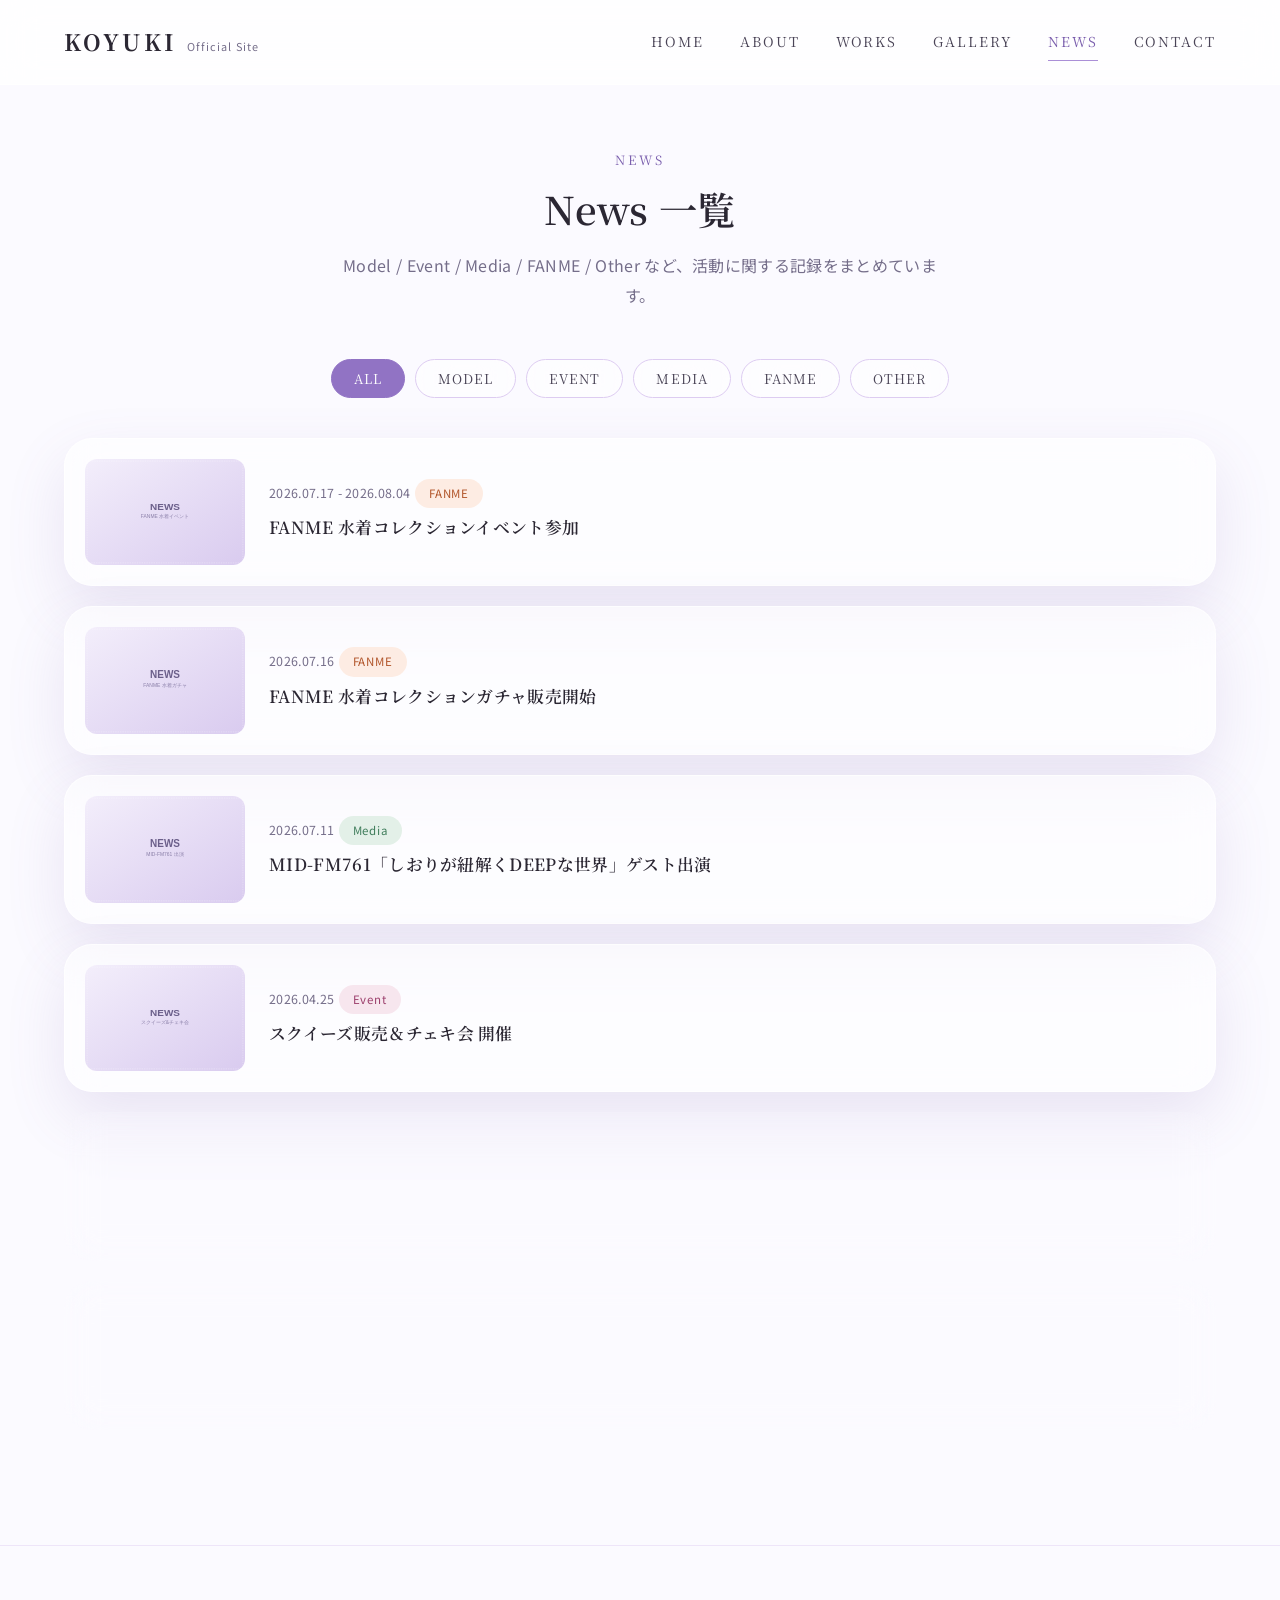
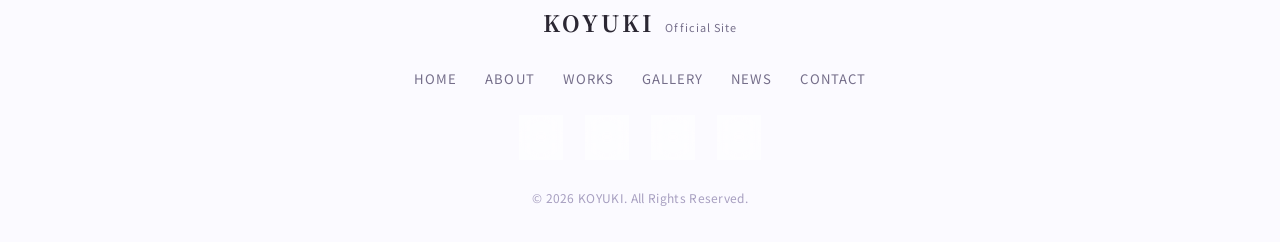
==== news.html @ f7ad757d "Replace with Koyuki official site" ====
<!DOCTYPE html>
<html lang="ja">
<head>
<meta charset="UTF-8">
<meta name="viewport" content="width=device-width, initial-scale=1.0">
<title>NEWS一覧｜KOYUKI Official Site</title>
<meta name="description" content="KOYUKIのお知らせ・活動記録の一覧です。出演情報、展示情報、メディア出演などを随時更新しています。">
<link rel="canonical" href="https://www.example.com/news.html">

<meta property="og:type" content="website">
<meta property="og:site_name" content="KOYUKI Official Site">
<meta property="og:title" content="NEWS一覧｜KOYUKI Official Site">
<meta property="og:description" content="KOYUKIのお知らせ・活動記録の一覧です。">
<meta property="og:url" content="https://www.example.com/news.html">
<meta property="og:image" content="https://www.example.com/assets/ogp-default.jpg">
<meta property="og:locale" content="ja_JP">
<meta name="twitter:card" content="summary_large_image">

<link rel="icon" type="image/png" sizes="32x32" href="assets/favicon-32.png">
<link rel="icon" type="image/png" sizes="16x16" href="assets/favicon-16.png">
<link rel="apple-touch-icon" href="assets/apple-touch-icon.png">

<link rel="preconnect" href="https://fonts.googleapis.com">
<link rel="preconnect" href="https://fonts.gstatic.com" crossorigin>
<link rel="stylesheet" href="https://fonts.googleapis.com/css2?family=Noto+Sans+JP:wght@400;500;700&family=Noto+Serif+JP:wght@500;600;700&display=swap">

<link rel="stylesheet" href="css/style.css">
</head>
<body>
<a class="skip-link" href="#main">本文へスキップ</a>

<header class="site-header">
  <div class="wrap">
    <a href="index.html#top" class="logo">
      <span class="logo-main">KOYUKI</span>
      <span class="logo-sub">Official Site</span>
    </a>
    <nav class="main-nav" id="main-nav" aria-label="サイト内ナビゲーション">
      <a href="index.html#top">HOME</a>
      <a href="index.html#about">ABOUT</a>
      <a href="index.html#works">WORKS</a>
      <a href="index.html#gallery">GALLERY</a>
      <a href="news.html" class="active">NEWS</a>
      <a href="index.html#contact">CONTACT</a>
    </nav>
    <button class="nav-toggle" id="nav-toggle" aria-label="メニューを開く" aria-expanded="false" aria-controls="main-nav">
      <span></span><span></span><span></span>
    </button>
  </div>
</header>

<main id="main">
  <section class="section" style="padding-top: 148px;">
    <div class="wrap">
      <div class="section-head center reveal">
        <span class="eyebrow">NEWS</span>
        <h1 class="section-title">News 一覧</h1>
        <p class="section-lead center">Model / Event / Media / FANME / Other など、活動に関する記録をまとめています。</p>
      </div>

      <!--
        運用メモ：カテゴリタブは固定の6つ（ALL/MODEL/EVENT/MEDIA/FANME/OTHER）です。
        新しいタグを増やしたい場合は、このタブ行と各記事のdata-category、
        style.cssの「タグ（カテゴリ）カラー」を合わせて追記してください。
      -->
      <div class="news-filter reveal" role="tablist" aria-label="カテゴリで絞り込み">
        <button type="button" class="news-filter-btn" data-filter="all" aria-pressed="true">ALL</button>
        <button type="button" class="news-filter-btn" data-filter="model" aria-pressed="false">MODEL</button>
        <button type="button" class="news-filter-btn" data-filter="event" aria-pressed="false">EVENT</button>
        <button type="button" class="news-filter-btn" data-filter="media" aria-pressed="false">MEDIA</button>
        <button type="button" class="news-filter-btn" data-filter="fanme" aria-pressed="false">FANME</button>
        <button type="button" class="news-filter-btn" data-filter="other" aria-pressed="false">OTHER</button>
      </div>

      <!--
        運用メモ：新しい記事を追加するときは news/_template.html を複製して
        news/ 配下に記事ページを作成し、このリストの一番上に .news-index-item を
        1ブロック追記してください（新しい記事が上に来るように）。
        data-category は model / event / media / fanme / other のいずれかを指定します。
      -->
      <div class="news-index-list reveal" id="news-index-list">
        <a class="glass news-index-item" data-category="fanme" href="news/2026-07-fanme-swimwear-event.html">
          <div class="thumb"><img src="assets/images/news/news-fanme-swimwear-event.svg" alt="FANME水着コレクションイベント" width="1200" height="800" loading="lazy"></div>
          <div>
            <span class="date">2026.07.17 - 2026.08.04</span>
            <span class="tag tag-fanme">FANME</span>
            <h2>FANME 水着コレクションイベント参加</h2>
          </div>
        </a>
        <a class="glass news-index-item" data-category="fanme" href="news/2026-07-fanme-swimwear-gacha.html">
          <div class="thumb"><img src="assets/images/news/news-fanme-swimwear-gacha.svg" alt="FANME水着コレクションガチャ" width="1200" height="800" loading="lazy"></div>
          <div>
            <span class="date">2026.07.16</span>
            <span class="tag tag-fanme">FANME</span>
            <h2>FANME 水着コレクションガチャ販売開始</h2>
          </div>
        </a>
        <a class="glass news-index-item" data-category="media" href="news/2026-07-mid-fm761.html">
          <div class="thumb"><img src="assets/images/news/news-mid-fm761.svg" alt="MID-FM761出演" width="1200" height="800" loading="lazy"></div>
          <div>
            <span class="date">2026.07.11</span>
            <span class="tag tag-media">Media</span>
            <h2>MID-FM761「しおりが紐解くDEEPな世界」ゲスト出演</h2>
          </div>
        </a>
        <a class="glass news-index-item" data-category="event" href="news/2026-04-squeeze-cheki.html">
          <div class="thumb"><img src="assets/images/news/news-squeeze-cheki.svg" alt="スクイーズ販売＆チェキ会" width="1200" height="800" loading="lazy"></div>
          <div>
            <span class="date">2026.04.25</span>
            <span class="tag tag-event">Event</span>
            <h2>スクイーズ販売＆チェキ会 開催</h2>
          </div>
        </a>
        <a class="glass news-index-item" data-category="model" href="news/2026-04-sakuhin-damashii.html">
          <div class="thumb"><img src="assets/images/news/news-sakuhin-damashii.svg" alt="さくひん魂展示" width="1200" height="800" loading="lazy"></div>
          <div>
            <span class="date">2026.04.17</span>
            <span class="tag tag-model">Model</span>
            <h2>展示企画「さくひん魂」展示モデル参加</h2>
          </div>
        </a>
        <a class="glass news-index-item" data-category="model" href="news/2026-04-ok-boomer.html">
          <div class="thumb"><img src="assets/images/news/news-ok-boomer.svg" alt="OK boomer展示" width="1200" height="800" loading="lazy"></div>
          <div>
            <span class="date">2026.04.06</span>
            <span class="tag tag-model">Model</span>
            <h2>展示企画「OK boomer」展示モデル参加</h2>
          </div>
        </a>
      </div>
      <p class="news-empty" id="news-empty">このカテゴリの記事はまだありません。</p>
    </div>
  </section>
</main>

<footer class="site-footer">
  <div class="wrap">
    <a href="index.html#top" class="logo">
      <span class="logo-main">KOYUKI</span>
      <span class="logo-sub">Official Site</span>
    </a>
    <nav class="footer-nav" aria-label="フッターナビゲーション">
      <a href="index.html#top">HOME</a>
      <a href="index.html#about">ABOUT</a>
      <a href="index.html#works">WORKS</a>
      <a href="index.html#gallery">GALLERY</a>
      <a href="news.html">NEWS</a>
      <a href="index.html#contact">CONTACT</a>
    </nav>
    <div class="sns-row">
      <a class="sns-icon" href="https://www.instagram.com/" target="_blank" rel="noopener noreferrer" aria-label="Instagram（別タブで開く）">
        <svg viewBox="0 0 24 24" fill="none" stroke="currentColor" stroke-width="1.6"><rect x="3" y="3" width="18" height="18" rx="5"/><circle cx="12" cy="12" r="4"/><circle cx="17.2" cy="6.8" r="1"/></svg>
      </a>
      <a class="sns-icon" href="https://www.tiktok.com/" target="_blank" rel="noopener noreferrer" aria-label="TikTok（別タブで開く）">
        <svg viewBox="0 0 24 24" fill="none" stroke="currentColor" stroke-width="1.6"><path d="M14 4v10.2a3.3 3.3 0 1 1-2.6-3.23V8.6a5.7 5.7 0 1 0 4.9 5.65V9.4a6.6 6.6 0 0 0 3.7 1.13V7.9A4 4 0 0 1 16.4 4Z"/></svg>
      </a>
      <a class="sns-icon" href="https://x.com/" target="_blank" rel="noopener noreferrer" aria-label="X（別タブで開く）">
        <svg viewBox="0 0 24 24" fill="none" stroke="currentColor" stroke-width="1.6"><path d="M5 5l14 14M19 5 5 19"/></svg>
      </a>
      <a class="sns-icon" href="https://fanme.jp/" target="_blank" rel="noopener noreferrer" aria-label="FANME（別タブで開く）">
        <span style="font-family:var(--font-serif); font-weight:700; font-size:.62rem;">FANME</span>
      </a>
    </div>
    <p class="copyright">© 2026 KOYUKI. All Rights Reserved.</p>
  </div>
</footer>

<button class="back-to-top glass" id="back-to-top" aria-label="ページの先頭へ戻る">
  <svg viewBox="0 0 24 24" fill="none" stroke="currentColor" stroke-width="2"><path d="M12 19V5M5 12l7-7 7 7"/></svg>
</button>

<script src="js/main.js"></script>
<script src="js/news-filter.js"></script>
</body>
</html>
---- css/style.css ----
/* ============================================================
   KOYUKI Official Site - stylesheet
   構成: 1) 変数(デザイントークン) 2) ベース 3) ユーティリティ
        4) ヘッダー/ナビ 5) Hero 6) About 7) Works
        8) Gallery 9) News 10) SNS 11) Contact 12) Footer
        13) レスポンシブ(タブレット/スマホ)
   配色や余白を変えたいときは、まず「1) 変数」だけ触れば
   サイト全体に反映されます。
   ============================================================ */

/* 1) 変数（デザイントークン） ------------------------------- */
:root {
  /* ベースカラー */
  --color-white: #ffffff;
  --color-bg: #fbfaff;

  /* アクセント：ラベンダー */
  --lavender-50:  #f7f3fc;
  --lavender-100: #eee5f9;
  --lavender-200: #ddccf1;
  --lavender-300: #c4aee6;
  --lavender-400: #ab8fd7;
  --lavender-500: #9173c4;
  --lavender-600: #7a5ead;
  --lavender-700: #5f4787;

  /* テキストカラー */
  --ink-900: #2b2733;
  --ink-700: #4a4457;
  --ink-500: #756e8a;
  --ink-300: #a79fc0;

  /* ガラス（Glassmorphism） */
  --glass-bg: rgba(255, 255, 255, 0.55);
  --glass-bg-strong: rgba(255, 255, 255, 0.78);
  --glass-border: rgba(255, 255, 255, 0.65);
  --glass-blur: blur(18px);

  /* 影・角丸 */
  --shadow-soft: 0 24px 60px rgba(122, 94, 173, 0.14);
  --shadow-card: 0 10px 28px rgba(90, 70, 130, 0.10);
  --radius-lg: 28px;
  --radius-md: 18px;
  --radius-sm: 12px;
  --radius-pill: 999px;

  /* タイポグラフィ */
  --font-serif: "Noto Serif JP", "Yu Mincho", serif;
  --font-sans: "Noto Sans JP", "Hiragino Sans", sans-serif;

  /* レイアウト */
  --container: 1200px;
  --section-y: clamp(64px, 9vw, 128px);
  --ease: cubic-bezier(0.22, 0.61, 0.36, 1);
  --dur: 0.6s;
}

/* タグ（カテゴリ）カラー：ここを編集するとNEWS/WORKSのバッジ色が変わります */
.tag-model      { --tag-bg: #eee5f9; --tag-fg: #6d4fa0; }
.tag-live       { --tag-bg: #e4f1f7; --tag-fg: #2f7a9c; }
.tag-other      { --tag-bg: #f3ece0; --tag-fg: #8a6a2f; }
.tag-info       { --tag-bg: #ece5f7; --tag-fg: #6b5f8a; }
.tag-event      { --tag-bg: #f7e6ee; --tag-fg: #9c3f6c; }
.tag-media      { --tag-bg: #e3f0e8; --tag-fg: #3f7d5b; }
.tag-fanme      { --tag-bg: #fdece3; --tag-fg: #b1552a; }

/* 2) ベース -------------------------------------------------- */
* { box-sizing: border-box; }
html { scroll-behavior: smooth; }

@media (prefers-reduced-motion: reduce) {
  html { scroll-behavior: auto; }
  * { animation-duration: 0.001ms !important; transition-duration: 0.001ms !important; }
}

body {
  margin: 0;
  background: var(--color-bg);
  color: var(--ink-900);
  font-family: var(--font-sans);
  font-weight: 400;
  line-height: 1.85;
  letter-spacing: 0.02em;
  -webkit-font-smoothing: antialiased;
}

h1, h2, h3, h4 {
  font-family: var(--font-serif);
  color: var(--ink-900);
  line-height: 1.4;
  margin: 0;
  font-weight: 600;
}

p { margin: 0; }
img { max-width: 100%; display: block; }
a { color: inherit; text-decoration: none; }
button { font-family: inherit; cursor: pointer; }
ul, ol { list-style: none; margin: 0; padding: 0; }

/* キーボード操作時のフォーカスを明確に（アクセシビリティ） */
a:focus-visible,
button:focus-visible,
input:focus-visible,
textarea:focus-visible {
  outline: 3px solid var(--lavender-500);
  outline-offset: 2px;
  border-radius: 4px;
}

.skip-link {
  position: absolute;
  left: -9999px;
  top: 0;
  background: var(--lavender-600);
  color: #fff;
  padding: 12px 20px;
  z-index: 1000;
  border-radius: 0 0 8px 0;
}
.skip-link:focus {
  left: 0;
}

/* 3) ユーティリティ ------------------------------------------- */
.wrap {
  width: 100%;
  max-width: var(--container);
  margin: 0 auto;
  padding: 0 24px;
}

.section { padding: var(--section-y) 0; }

.eyebrow {
  display: block;
  font-family: var(--font-serif);
  letter-spacing: 0.24em;
  font-size: 0.8rem;
  color: var(--lavender-600);
  margin-bottom: 10px;
}

.section-head { margin-bottom: 48px; }
.section-head.center { text-align: center; }

.section-title {
  font-size: clamp(1.7rem, 3vw, 2.4rem);
}

.section-lead {
  margin-top: 16px;
  color: var(--ink-500);
  max-width: 620px;
}
.section-lead.center { margin-left: auto; margin-right: auto; }

/* ガラスカードの共通スタイル */
.glass {
  background: var(--glass-bg);
  backdrop-filter: var(--glass-blur);
  -webkit-backdrop-filter: var(--glass-blur);
  border: 1px solid var(--glass-border);
  border-radius: var(--radius-lg);
  box-shadow: var(--shadow-soft);
}

.btn {
  display: inline-flex;
  align-items: center;
  gap: 10px;
  padding: 15px 30px;
  border-radius: var(--radius-pill);
  font-family: var(--font-serif);
  font-size: 0.95rem;
  letter-spacing: 0.12em;
  border: 1px solid var(--lavender-300);
  background: var(--glass-bg-strong);
  backdrop-filter: var(--glass-blur);
  transition: transform var(--dur) var(--ease), box-shadow var(--dur) var(--ease), background var(--dur) var(--ease);
}
.btn:hover { transform: translateY(-2px); box-shadow: var(--shadow-card); background: #fff; }
.btn-arrow { transition: transform 0.3s var(--ease); }
.btn:hover .btn-arrow { transform: translateX(4px); }

.btn-solid {
  background: var(--lavender-500);
  color: #fff;
  border-color: var(--lavender-500);
}
.btn-solid:hover { background: var(--lavender-600); }

.tag {
  display: inline-block;
  padding: 4px 14px;
  font-size: 0.72rem;
  letter-spacing: 0.08em;
  border-radius: var(--radius-pill);
  background: var(--tag-bg, var(--lavender-100));
  color: var(--tag-fg, var(--lavender-600));
  white-space: nowrap;
}

/* スクロール表示アニメーション（main.jsでin付与） */
.reveal {
  opacity: 0;
  transform: translateY(24px);
  transition: opacity 0.8s var(--ease), transform 0.8s var(--ease);
}
.reveal.in { opacity: 1; transform: translateY(0); }

/* 4) ヘッダー / ナビ ------------------------------------------ */
.site-header {
  position: fixed;
  top: 0; left: 0; right: 0;
  z-index: 100;
  background: var(--glass-bg-strong);
  backdrop-filter: var(--glass-blur);
  -webkit-backdrop-filter: var(--glass-blur);
  border-bottom: 1px solid var(--glass-border);
  transition: box-shadow 0.3s var(--ease);
}

.site-header .wrap {
  display: flex;
  align-items: center;
  justify-content: space-between;
  height: 84px;
}

.logo {
  display: flex;
  align-items: baseline;
  gap: 10px;
  font-family: var(--font-serif);
}
.logo .logo-main {
  font-size: 1.4rem;
  letter-spacing: 0.14em;
  font-weight: 700;
  color: var(--ink-900);
}
.logo .logo-sub {
  font-size: 0.68rem;
  letter-spacing: 0.1em;
  color: var(--ink-500);
  font-family: var(--font-sans);
}

.main-nav {
  display: flex;
  align-items: center;
  gap: 36px;
}
.main-nav a {
  font-family: var(--font-serif);
  font-size: 0.86rem;
  letter-spacing: 0.14em;
  color: var(--ink-700);
  padding: 6px 0;
  border-bottom: 1px solid transparent;
  transition: color 0.3s var(--ease), border-color 0.3s var(--ease);
}
.main-nav a:hover,
.main-nav a.active { color: var(--lavender-600); border-color: var(--lavender-400); }

.nav-toggle {
  display: none;
  width: 46px;
  height: 46px;
  border-radius: 50%;
  border: 1px solid var(--glass-border);
  background: var(--lavender-100);
  align-items: center;
  justify-content: center;
  flex-direction: column;
  gap: 5px;
}
.nav-toggle span {
  display: block;
  width: 18px;
  height: 2px;
  background: var(--lavender-600);
  transition: transform 0.3s var(--ease), opacity 0.3s var(--ease);
}
.nav-toggle[aria-expanded="true"] span:nth-child(1) { transform: translateY(7px) rotate(45deg); }
.nav-toggle[aria-expanded="true"] span:nth-child(2) { opacity: 0; }
.nav-toggle[aria-expanded="true"] span:nth-child(3) { transform: translateY(-7px) rotate(-45deg); }

/* 5) Hero ------------------------------------------------------ */
.hero {
  position: relative;
  padding-top: 84px;
  min-height: 100svh;
  display: flex;
  align-items: center;
  overflow: hidden;
}

.hero-bg {
  position: absolute;
  inset: 0;
  z-index: -1;
}
.hero-bg img {
  width: 100%;
  height: 100%;
  object-fit: cover;
  object-position: 55% 18%;
}
.hero-bg::after {
  content: "";
  position: absolute;
  inset: 0;
  background: linear-gradient(100deg, #fff 20%, rgba(255,255,255,0.55) 45%, rgba(255,255,255,0.05) 70%);
}

/* テキストとNEWSカードは両方とも左側にまとめて縦に並べ、
   右側は写真（被写体）の邪魔をしないよう完全に空けています。
   これにより画面幅が変わっても被写体と要素が重なることがありません。 */
.hero-inner {
  display: flex;
  flex-direction: column;
  align-items: flex-start;
  padding-top: 60px;
  padding-bottom: 60px;
  width: 100%;
  max-width: 620px;
  min-width: 0; /* .heroがflexのため、内容量に押されて幅がはみ出すのを防ぐ */
}

.hero-copy .kicker {
  font-family: var(--font-serif);
  font-size: 0.95rem;
  color: var(--lavender-600);
  letter-spacing: 0.3em;
  margin-bottom: 18px;
}

.hero-copy h1 {
  font-size: clamp(3.2rem, 8vw, 6rem);
  letter-spacing: 0.06em;
  line-height: 1;
}

.hero-copy .role {
  margin-top: 22px;
  font-family: var(--font-serif);
  font-size: clamp(1.3rem, 2.4vw, 1.8rem);
  color: var(--lavender-500);
  font-style: italic;
}

.hero-copy .roles-sub {
  margin-top: 10px;
  font-size: 1rem;
  color: var(--ink-700);
  letter-spacing: 0.08em;
}

.hero-copy .btn { margin-top: 40px; }

/* テキストの下に並ぶNEWSカード（左寄せ） */
/* 写真が明るい/白っぽい場合でもカードの輪郭が沈まないよう、
   .glass より不透明度と縁取りを強めた専用スタイルにしています。
   記事が増えてもHeroの高さが変わらないよう、一覧は内部だけ縦スクロールにしています。 */
.hero-news-card {
  display: flex;
  flex-direction: column;
  width: 100%;
  max-width: 460px;
  margin-top: 40px;
  padding: 28px 24px 24px 28px;
  background: var(--glass-bg-strong);
  border: 1px solid rgba(171, 143, 215, 0.4);
  box-shadow: 0 30px 70px rgba(122, 94, 173, 0.22);
}
.hero-news-card h2 {
  font-size: 1.3rem;
  letter-spacing: 0.1em;
  padding-bottom: 16px;
  margin-bottom: 4px;
  border-bottom: 1px solid var(--glass-border);
}

/* 縦スクロールする記事一覧（表示領域の高さは固定） */
.hero-news-list {
  display: block;
  max-height: 258px;
  overflow-y: auto;
  overflow-x: hidden;
  /* スクロールバーは細く、サイトのラベンダーに馴染む色に */
  scrollbar-width: thin;
  scrollbar-color: var(--lavender-300) transparent;
}
.hero-news-list::-webkit-scrollbar { width: 5px; }
.hero-news-list::-webkit-scrollbar-track { background: transparent; }
.hero-news-list::-webkit-scrollbar-thumb { background: var(--lavender-300); border-radius: var(--radius-pill); }
.hero-news-list::-webkit-scrollbar-thumb:hover { background: var(--lavender-400); }
.hero-news-list:focus-visible { outline: 2px solid var(--lavender-400); outline-offset: 4px; }

.hero-news-list li {
  padding: 14px 4px;
  border-bottom: 1px dashed rgba(122, 94, 173, 0.2);
}
.hero-news-list li:first-child { padding-top: 2px; }
.hero-news-list li:last-child { border-bottom: none; }
.hero-news-list .date { font-size: 0.72rem; color: var(--ink-500); letter-spacing: 0.04em; }
.hero-news-list .tag { margin-left: 6px; }
.hero-news-list .title {
  display: -webkit-box;
  -webkit-line-clamp: 2;
  -webkit-box-orient: vertical;
  overflow: hidden;
  margin-top: 8px;
  font-size: 0.86rem;
  color: var(--ink-900);
  line-height: 1.55;
  transition: color 0.3s var(--ease);
}
.hero-news-list a:hover .title { color: var(--lavender-600); }

.hero-news-card .view-all {
  display: inline-flex;
  align-items: center;
  gap: 6px;
  align-self: flex-end;
  margin-top: 16px;
  font-size: 0.8rem;
  letter-spacing: 0.1em;
  color: var(--lavender-600);
}

/* 6) About ------------------------------------------------------ */
.about-grid {
  display: grid;
  grid-template-columns: 0.85fr 1.15fr;
  gap: 64px;
  align-items: center;
}

.about-photo {
  border-radius: var(--radius-lg);
  overflow: hidden;
  box-shadow: var(--shadow-soft);
  aspect-ratio: 4 / 5;
}
.about-photo img { width: 100%; height: 100%; object-fit: cover; }

.about-body .eyebrow { margin-bottom: 6px; }
.about-body h2 { margin-bottom: 24px; }
.about-body .lead {
  font-size: 1.02rem;
  color: var(--ink-700);
  white-space: pre-line;
}

.about-meta {
  display: flex;
  gap: 40px;
  margin-top: 36px;
  flex-wrap: wrap;
}
.about-meta div { font-size: 0.85rem; color: var(--ink-500); }
.about-meta strong {
  display: block;
  font-family: var(--font-serif);
  font-size: 1rem;
  color: var(--ink-900);
  margin-bottom: 4px;
}

/* 7) Works ------------------------------------------------------- */
.works-categories {
  display: flex;
  justify-content: center;
  gap: 64px;
  margin-bottom: 64px;
  flex-wrap: wrap;
}
.works-category {
  display: flex;
  align-items: center;
  gap: 14px;
}
.works-category .icon {
  width: 52px;
  height: 52px;
  border-radius: 50%;
  border: 1px solid var(--lavender-200);
  background: var(--lavender-50);
  display: flex;
  align-items: center;
  justify-content: center;
  color: var(--lavender-600);
}
.works-category .icon svg { width: 22px; height: 22px; }
.works-category .label {
  font-family: var(--font-serif);
  font-size: 1.05rem;
}
.works-category .label span {
  display: block;
  font-family: var(--font-sans);
  font-size: 0.75rem;
  color: var(--ink-500);
  margin-top: 2px;
}

/* 年表（タイムライン） */
.timeline {
  position: relative;
  max-width: 780px;
  margin: 0 auto;
  padding-left: 28px;
  border-left: 1px solid var(--lavender-200);
}
.timeline-year {
  font-family: var(--font-serif);
  font-size: 1.6rem;
  color: var(--lavender-500);
  margin: 48px 0 20px;
  position: relative;
}
.timeline-year:first-child { margin-top: 0; }
.timeline-year::before {
  content: "";
  position: absolute;
  left: -33px;
  top: 8px;
  width: 10px;
  height: 10px;
  border-radius: 50%;
  background: var(--lavender-500);
}

.timeline-item {
  position: relative;
  padding: 18px 22px;
  margin-bottom: 14px;
  border-radius: var(--radius-md);
}
.timeline-item::before {
  content: "";
  position: absolute;
  left: -34px;
  top: 26px;
  width: 8px;
  height: 8px;
  border-radius: 50%;
  background: var(--lavender-300);
}
.timeline-item .when {
  font-size: 0.78rem;
  color: var(--ink-500);
  letter-spacing: 0.06em;
}
.timeline-item h3 {
  font-size: 1.02rem;
  margin: 6px 0 8px;
  display: flex;
  align-items: center;
  gap: 10px;
  flex-wrap: wrap;
}
.timeline-item p { color: var(--ink-500); font-size: 0.92rem; }

/* 8) Gallery ------------------------------------------------------ */
/* ファッション誌のようなMasonry（高さがバラバラの段組み）レイアウト。
   写真ごとの縦横比をそのまま活かして段組みに流し込むことで、
   自然に大小のリズムが生まれます。 */
#gallery { position: relative; overflow: hidden; }

/* 背景の淡いラベンダーのぼかし（装飾のみ・クリック等には影響しません） */
#gallery::before,
#gallery::after {
  content: "";
  position: absolute;
  z-index: 0;
  border-radius: 50%;
  filter: blur(70px);
  pointer-events: none;
}
#gallery::before {
  width: 420px;
  height: 420px;
  top: -60px;
  left: -120px;
  background: radial-gradient(circle, var(--lavender-200) 0%, transparent 70%);
  opacity: 0.55;
}
#gallery::after {
  width: 460px;
  height: 460px;
  bottom: -100px;
  right: -140px;
  background: radial-gradient(circle, var(--lavender-300) 0%, transparent 70%);
  opacity: 0.4;
}
#gallery .wrap { position: relative; z-index: 1; }

.gallery-grid {
  column-count: 4;
  column-gap: 28px;
}
.gallery-item {
  position: relative;
  display: block;
  break-inside: avoid;
  margin: 0 0 28px;
  border-radius: var(--radius-lg);
  overflow: hidden;
  background: var(--glass-bg);
  border: 1px solid rgba(255, 255, 255, 0.6);
  box-shadow: 0 18px 40px rgba(122, 94, 173, 0.14);
  transition: transform 0.8s var(--ease), box-shadow 0.8s var(--ease);
}
.gallery-item:hover {
  transform: translateY(-3px) scale(1.025);
  box-shadow: 0 26px 55px rgba(122, 94, 173, 0.22);
  z-index: 2;
}
.gallery-item button {
  display: block;
  width: 100%;
  border: 0;
  background: transparent;
  padding: 0;
  cursor: zoom-in;
}
.gallery-item img {
  width: 100%;
  height: auto;
  display: block;
}

/* Lightbox */
.lightbox {
  position: fixed;
  inset: 0;
  z-index: 300;
  display: none;
  align-items: center;
  justify-content: center;
  background: rgba(30, 24, 40, 0.82);
  backdrop-filter: blur(6px);
  padding: 24px;
}
.lightbox.open { display: flex; }
.lightbox img {
  max-width: min(90vw, 900px);
  max-height: 86vh;
  border-radius: var(--radius-md);
  box-shadow: 0 30px 80px rgba(0,0,0,0.4);
}
.lightbox-close,
.lightbox-prev,
.lightbox-next {
  position: absolute;
  width: 48px;
  height: 48px;
  border-radius: 50%;
  background: rgba(255,255,255,0.9);
  border: 0;
  display: flex;
  align-items: center;
  justify-content: center;
  color: var(--ink-900);
}
.lightbox-close { top: 24px; right: 24px; }
.lightbox-prev { left: 24px; top: 50%; transform: translateY(-50%); }
.lightbox-next { right: 24px; top: 50%; transform: translateY(-50%); }
.lightbox-close:hover,
.lightbox-prev:hover,
.lightbox-next:hover { background: #fff; }

/* 9) News（一覧ページ） --------------------------------------- */

/* カテゴリ絞り込みタブ */
.news-filter {
  display: flex;
  flex-wrap: wrap;
  justify-content: center;
  gap: 10px;
  margin-bottom: 40px;
}
.news-filter-btn {
  padding: 9px 22px;
  border-radius: var(--radius-pill);
  border: 1px solid var(--lavender-200);
  background: var(--glass-bg);
  backdrop-filter: var(--glass-blur);
  font-family: var(--font-serif);
  font-size: 0.82rem;
  letter-spacing: 0.08em;
  color: var(--ink-700);
  transition: background var(--dur) var(--ease), color var(--dur) var(--ease), border-color var(--dur) var(--ease);
}
.news-filter-btn:hover { border-color: var(--lavender-400); color: var(--lavender-600); }
.news-filter-btn[aria-pressed="true"] {
  background: var(--lavender-500);
  border-color: var(--lavender-500);
  color: #fff;
}

.news-index-list { display: flex; flex-direction: column; gap: 20px; }
.news-index-item {
  display: grid;
  grid-template-columns: 160px 1fr;
  gap: 24px;
  padding: 20px;
  align-items: center;
}
.news-index-item.is-hidden { display: none; }
.news-index-item .thumb { border-radius: var(--radius-sm); overflow: hidden; aspect-ratio: 3/2; }
.news-index-item .thumb img { width: 100%; height: 100%; object-fit: cover; }
.news-index-item h2 { font-size: 1.05rem; margin: 8px 0; }
.news-index-item .date { font-size: 0.78rem; color: var(--ink-500); }

.news-empty {
  text-align: center;
  color: var(--ink-500);
  padding: 40px 0;
  display: none;
}
.news-empty.show { display: block; }

/* NEWS詳細ページ */
.article-header { max-width: 760px; margin: 0 auto 32px; text-align: center; }
.article-header .date { color: var(--ink-500); font-size: 0.85rem; }
.article-header h1 { margin-top: 14px; font-size: clamp(1.5rem, 3vw, 2rem); }
.article-thumb {
  max-width: 900px;
  margin: 0 auto 40px;
  border-radius: var(--radius-lg);
  overflow: hidden;
  box-shadow: var(--shadow-soft);
}
.article-body {
  max-width: 700px;
  margin: 0 auto;
  color: var(--ink-700);
  font-size: 1rem;
}
.article-body p + p { margin-top: 1.4em; }
.article-nav {
  max-width: 700px;
  margin: 56px auto 0;
  display: flex;
  justify-content: space-between;
  padding-top: 28px;
  border-top: 1px solid var(--lavender-100);
}

/* 10) SNS ------------------------------------------------------- */
.sns-row {
  display: flex;
  justify-content: center;
  gap: 22px;
}
.sns-icon {
  width: 58px;
  height: 58px;
  border-radius: 50%;
  display: flex;
  align-items: center;
  justify-content: center;
  border: 1px solid var(--lavender-200);
  background: var(--glass-bg);
  backdrop-filter: var(--glass-blur);
  color: var(--lavender-600);
  transition: transform var(--dur) var(--ease), background var(--dur) var(--ease), color var(--dur) var(--ease);
}
.sns-icon svg { width: 24px; height: 24px; }
.sns-icon:hover { transform: translateY(-4px) scale(1.05); background: var(--lavender-500); color: #fff; }

/* 11) Contact ----------------------------------------------------- */
.contact-card {
  max-width: 720px;
  margin: 0 auto;
  padding: 48px;
}
.form-row { margin-bottom: 22px; }
.form-row label {
  display: block;
  font-size: 0.85rem;
  color: var(--ink-700);
  margin-bottom: 8px;
  letter-spacing: 0.04em;
}
.form-row .required { color: var(--lavender-600); font-size: 0.7rem; margin-left: 6px; }
.form-row input,
.form-row select,
.form-row textarea {
  width: 100%;
  padding: 14px 16px;
  border-radius: var(--radius-sm);
  border: 1px solid var(--lavender-200);
  background: rgba(255,255,255,0.7);
  font-family: var(--font-sans);
  font-size: 0.95rem;
  color: var(--ink-900);
  transition: border-color 0.3s var(--ease), box-shadow 0.3s var(--ease);
}
.form-row input:focus,
.form-row select:focus,
.form-row textarea:focus {
  border-color: var(--lavender-400);
  box-shadow: 0 0 0 4px rgba(171,143,215,0.18);
  outline: none;
}
.form-row textarea { min-height: 160px; resize: vertical; }

/* ハニーポット（スパム対策用）は画面・スクリーンリーダー双方から隠す */
.hp-field {
  position: absolute !important;
  width: 1px; height: 1px;
  overflow: hidden;
  clip: rect(0 0 0 0);
  clip-path: inset(50%);
  white-space: nowrap;
}

.form-submit {
  width: 100%;
  justify-content: center;
  border: none;
}

.form-note {
  margin-top: 16px;
  font-size: 0.78rem;
  color: var(--ink-500);
  text-align: center;
}

.form-status {
  margin-top: 20px;
  padding: 16px 20px;
  border-radius: var(--radius-sm);
  font-size: 0.9rem;
  display: none;
}
.form-status.show { display: block; }
.form-status.success { background: #eaf6ee; color: #2f7a4a; }
.form-status.error { background: #fbeaea; color: #a63a3a; }

/* 12) Footer -------------------------------------------------------- */
.site-footer {
  padding: 56px 0 32px;
  border-top: 1px solid var(--lavender-100);
  text-align: center;
}
.site-footer .logo { justify-content: center; margin-bottom: 24px; }
.footer-nav {
  display: flex;
  justify-content: center;
  gap: 28px;
  flex-wrap: wrap;
  margin-bottom: 24px;
}
.footer-nav a { font-size: 0.82rem; letter-spacing: 0.08em; color: var(--ink-500); }
.footer-nav a:hover { color: var(--lavender-600); }
.site-footer .sns-row { margin-bottom: 28px; }
.site-footer .sns-icon { width: 44px; height: 44px; }
.site-footer .sns-icon svg { width: 18px; height: 18px; }
.copyright { font-size: 0.75rem; color: var(--ink-300); }

.back-to-top {
  position: fixed;
  right: 24px;
  bottom: 24px;
  width: 48px;
  height: 48px;
  border-radius: 50%;
  z-index: 90;
  display: flex;
  align-items: center;
  justify-content: center;
  opacity: 0;
  pointer-events: none;
  transform: translateY(10px);
  transition: opacity 0.3s var(--ease), transform 0.3s var(--ease);
}
.back-to-top.show { opacity: 1; pointer-events: auto; transform: translateY(0); }
.back-to-top svg { width: 18px; height: 18px; color: var(--lavender-600); }

/* 13) レスポンシブ ---------------------------------------------------- */
@media (max-width: 1080px) {
  .about-grid { grid-template-columns: 1fr; }
  .about-photo { max-width: 420px; margin: 0 auto; }
  .gallery-grid { column-count: 3; }
}

@media (max-width: 860px) {
  .main-nav {
    position: fixed;
    top: 84px;
    left: 0; right: 0;
    flex-direction: column;
    align-items: flex-start;
    gap: 0;
    background: var(--glass-bg-strong);
    backdrop-filter: var(--glass-blur);
    border-bottom: 1px solid var(--glass-border);
    max-height: 0;
    overflow: hidden;
    transition: max-height 0.4s var(--ease);
  }
  .main-nav.open { max-height: 420px; }
  .main-nav a { width: 100%; padding: 18px 24px; border-bottom: 1px solid var(--lavender-50); }
  .nav-toggle { display: flex; }

  .works-categories { gap: 32px; }
  .timeline { padding-left: 22px; }
  .gallery-grid { column-count: 2; column-gap: 18px; }
  .gallery-item { margin-bottom: 18px; }
  .news-index-item { grid-template-columns: 110px 1fr; padding: 14px; }
  .contact-card { padding: 32px 24px; }
}

@media (max-width: 560px) {
  .wrap { padding: 0 18px; }
  .hero-copy h1 { font-size: 3rem; }
  .hero-news-card { padding: 20px; }
  .about-meta { gap: 24px; }
  .gallery-grid { column-gap: 12px; }
  .gallery-item { margin-bottom: 12px; border-radius: var(--radius-md); }
  .lightbox-prev, .lightbox-next { width: 40px; height: 40px; }
}
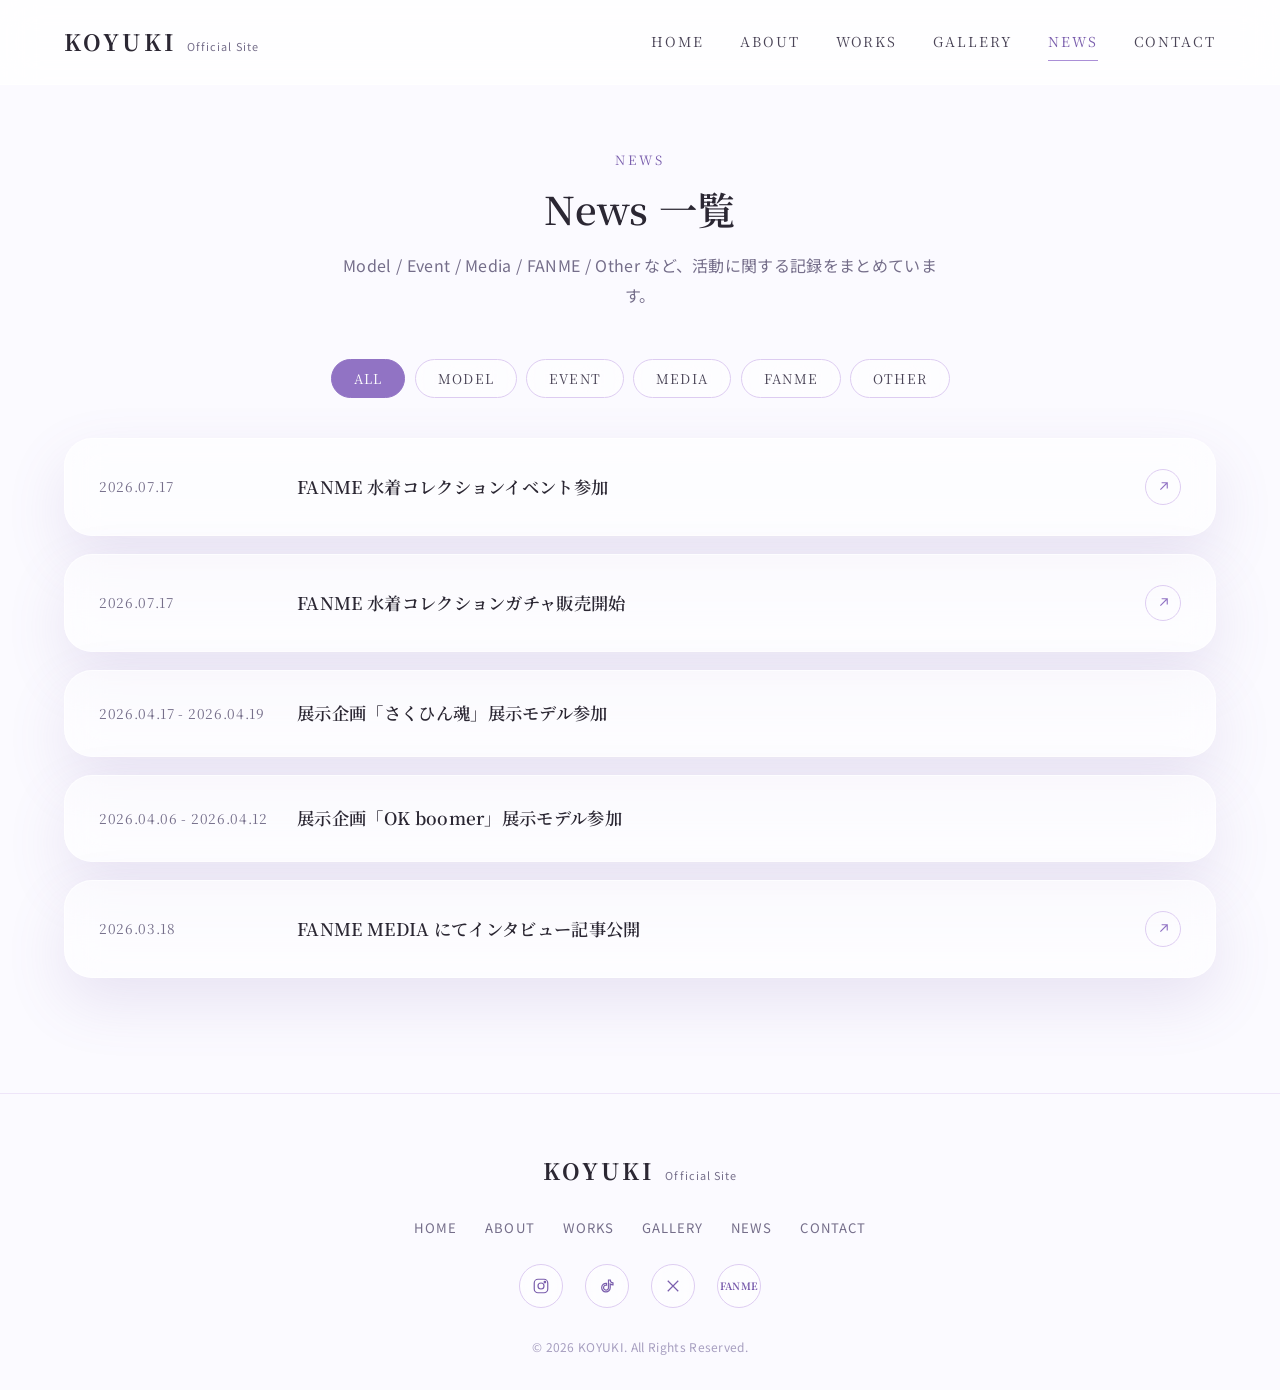
==== commit aac167cb: "Enable Netlify Forms" ====
--- a/news.html
+++ b/news.html
@@ -73,59 +73,45 @@
       </div>
 
       <!--
-        運用メモ：新しい記事を追加するときは news/_template.html を複製して
-        news/ 配下に記事ページを作成し、このリストの一番上に .news-index-item を
-        1ブロック追記してください（新しい記事が上に来るように）。
-        data-category は model / event / media / fanme / other のいずれかを指定します。
+        運用メモ：
+        ・新しい記事を追加するときは news/_template.html を複製して news/ 配下に記事ページを作成し、
+          このリストの一番上に .news-index-item を1ブロック追記してください（新しい記事が上に来るように）。
+        ・data-category は model / event / media / fanme / other のいずれかを指定します（絞り込みタブ用。画面には表示されません）。
+        ・すべての記事はクリックすると対応する news/xxxx.html の詳細ページに遷移します。
+        ・記事に外部サイト（FANMEなど）へのリンクがある場合は、詳細ページ側の本文末尾に
+          .article-link（外部リンクボタン）を入れてください。その場合、この一覧側の
+          <span class="news-link-indicator">（外部リンクありアイコン）も付けて「リンクあり」が分かるようにします。
+        ・外部リンクが無い記事は news-link-indicator を付けないでください。
       -->
       <div class="news-index-list reveal" id="news-index-list">
         <a class="glass news-index-item" data-category="fanme" href="news/2026-07-fanme-swimwear-event.html">
-          <div class="thumb"><img src="assets/images/news/news-fanme-swimwear-event.svg" alt="FANME水着コレクションイベント" width="1200" height="800" loading="lazy"></div>
-          <div>
-            <span class="date">2026.07.17 - 2026.08.04</span>
-            <span class="tag tag-fanme">FANME</span>
-            <h2>FANME 水着コレクションイベント参加</h2>
-          </div>
+          <span class="date">2026.07.17</span>
+          <h2>FANME 水着コレクションイベント参加</h2>
+          <span class="news-link-indicator" aria-hidden="true">
+            <svg viewBox="0 0 24 24" fill="none" stroke="currentColor" stroke-width="1.8"><path d="M9 6h9v9M18 6 7 17"/></svg>
+          </span>
         </a>
         <a class="glass news-index-item" data-category="fanme" href="news/2026-07-fanme-swimwear-gacha.html">
-          <div class="thumb"><img src="assets/images/news/news-fanme-swimwear-gacha.svg" alt="FANME水着コレクションガチャ" width="1200" height="800" loading="lazy"></div>
-          <div>
-            <span class="date">2026.07.16</span>
-            <span class="tag tag-fanme">FANME</span>
-            <h2>FANME 水着コレクションガチャ販売開始</h2>
-          </div>
-        </a>
-        <a class="glass news-index-item" data-category="media" href="news/2026-07-mid-fm761.html">
-          <div class="thumb"><img src="assets/images/news/news-mid-fm761.svg" alt="MID-FM761出演" width="1200" height="800" loading="lazy"></div>
-          <div>
-            <span class="date">2026.07.11</span>
-            <span class="tag tag-media">Media</span>
-            <h2>MID-FM761「しおりが紐解くDEEPな世界」ゲスト出演</h2>
-          </div>
-        </a>
-        <a class="glass news-index-item" data-category="event" href="news/2026-04-squeeze-cheki.html">
-          <div class="thumb"><img src="assets/images/news/news-squeeze-cheki.svg" alt="スクイーズ販売＆チェキ会" width="1200" height="800" loading="lazy"></div>
-          <div>
-            <span class="date">2026.04.25</span>
-            <span class="tag tag-event">Event</span>
-            <h2>スクイーズ販売＆チェキ会 開催</h2>
-          </div>
+          <span class="date">2026.07.17</span>
+          <h2>FANME 水着コレクションガチャ販売開始</h2>
+          <span class="news-link-indicator" aria-hidden="true">
+            <svg viewBox="0 0 24 24" fill="none" stroke="currentColor" stroke-width="1.8"><path d="M9 6h9v9M18 6 7 17"/></svg>
+          </span>
         </a>
         <a class="glass news-index-item" data-category="model" href="news/2026-04-sakuhin-damashii.html">
-          <div class="thumb"><img src="assets/images/news/news-sakuhin-damashii.svg" alt="さくひん魂展示" width="1200" height="800" loading="lazy"></div>
-          <div>
-            <span class="date">2026.04.17</span>
-            <span class="tag tag-model">Model</span>
-            <h2>展示企画「さくひん魂」展示モデル参加</h2>
-          </div>
+          <span class="date">2026.04.17 - 2026.04.19</span>
+          <h2>展示企画「さくひん魂」展示モデル参加</h2>
         </a>
         <a class="glass news-index-item" data-category="model" href="news/2026-04-ok-boomer.html">
-          <div class="thumb"><img src="assets/images/news/news-ok-boomer.svg" alt="OK boomer展示" width="1200" height="800" loading="lazy"></div>
-          <div>
-            <span class="date">2026.04.06</span>
-            <span class="tag tag-model">Model</span>
-            <h2>展示企画「OK boomer」展示モデル参加</h2>
-          </div>
+          <span class="date">2026.04.06 - 2026.04.12</span>
+          <h2>展示企画「OK boomer」展示モデル参加</h2>
+        </a>
+        <a class="glass news-index-item" data-category="fanme" href="news/2026-03-fanme-media-interview.html">
+          <span class="date">2026.03.18</span>
+          <h2>FANME MEDIA にてインタビュー記事公開</h2>
+          <span class="news-link-indicator" aria-hidden="true">
+            <svg viewBox="0 0 24 24" fill="none" stroke="currentColor" stroke-width="1.8"><path d="M9 6h9v9M18 6 7 17"/></svg>
+          </span>
         </a>
       </div>
       <p class="news-empty" id="news-empty">このカテゴリの記事はまだありません。</p>
--- a/css/style.css
+++ b/css/style.css
@@ -123,6 +123,19 @@
 }
 
 /* 3) ユーティリティ ------------------------------------------- */
+/* 画面には表示せず、スクリーンリーダーにだけ伝える文言用 */
+.visually-hidden {
+  position: absolute;
+  width: 1px;
+  height: 1px;
+  padding: 0;
+  margin: -1px;
+  overflow: hidden;
+  clip: rect(0, 0, 0, 0);
+  white-space: nowrap;
+  border: 0;
+}
+
 .wrap {
   width: 100%;
   max-width: var(--container);
@@ -507,6 +520,54 @@
   margin-top: 2px;
 }
 
+/* 年代タブ（活動経歴はこの年タブで切り替える） */
+.year-tabs-wrap { display: flex; justify-content: center; }
+.year-tabs {
+  display: flex;
+  gap: 10px;
+  flex-wrap: nowrap;
+  overflow-x: auto;
+  max-width: 100%;
+  padding: 4px 4px 12px;
+  margin-bottom: 8px;
+  scrollbar-width: none;
+  -webkit-overflow-scrolling: touch;
+}
+.year-tabs::-webkit-scrollbar { display: none; }
+
+.year-tab {
+  flex: 0 0 auto;
+  padding: 10px 26px;
+  border-radius: var(--radius-pill);
+  border: 1px solid var(--lavender-200);
+  background: var(--glass-bg);
+  backdrop-filter: var(--glass-blur);
+  font-family: var(--font-serif);
+  font-size: 1rem;
+  letter-spacing: 0.06em;
+  color: var(--ink-500);
+  transition: background var(--dur) var(--ease), color var(--dur) var(--ease), border-color var(--dur) var(--ease);
+}
+.year-tab:hover { border-color: var(--lavender-400); color: var(--lavender-600); }
+.year-tab[aria-selected="true"] {
+  background: var(--lavender-100);
+  border-color: var(--lavender-300);
+  color: var(--lavender-700);
+}
+.year-tab:focus-visible {
+  outline: 2px solid var(--lavender-400);
+  outline-offset: 2px;
+}
+
+/* 年ごとの経歴パネル：選択中の1年分だけを表示し、フェードで切り替える */
+.year-panels { position: relative; }
+.year-panel[hidden] { display: none; }
+.year-panel {
+  opacity: 0;
+  transition: opacity 0.22s var(--ease);
+}
+.year-panel.is-active { opacity: 1; }
+
 /* 年表（タイムライン） */
 .timeline {
   position: relative;
@@ -514,24 +575,6 @@
   margin: 0 auto;
   padding-left: 28px;
   border-left: 1px solid var(--lavender-200);
-}
-.timeline-year {
-  font-family: var(--font-serif);
-  font-size: 1.6rem;
-  color: var(--lavender-500);
-  margin: 48px 0 20px;
-  position: relative;
-}
-.timeline-year:first-child { margin-top: 0; }
-.timeline-year::before {
-  content: "";
-  position: absolute;
-  left: -33px;
-  top: 8px;
-  width: 10px;
-  height: 10px;
-  border-radius: 50%;
-  background: var(--lavender-500);
 }
 
 .timeline-item {
@@ -566,10 +609,16 @@
 .timeline-item p { color: var(--ink-500); font-size: 0.92rem; }
 
 /* 8) Gallery ------------------------------------------------------ */
-/* ファッション誌のようなMasonry（高さがバラバラの段組み）レイアウト。
-   写真ごとの縦横比をそのまま活かして段組みに流し込むことで、
-   自然に大小のリズムが生まれます。 */
-#gallery { position: relative; overflow: hidden; }
+/* 雑誌のように大小が混ざる横スクロール型のカルーセル。
+   写真ごとに縦長/正方形/横長の枠を割り当て、object-fit: cover で
+   きれいにトリミングしながらリズムのある並びを作ります。
+   自動再生・無限ループ・ドラッグ操作は js/gallery.js が担当します。 */
+#gallery {
+  position: relative;
+  overflow: hidden;
+  --gallery-card-h: 400px;
+  --gallery-gap: 26px;
+}
 
 /* 背景の淡いラベンダーのぼかし（装飾のみ・クリック等には影響しません） */
 #gallery::before,
@@ -599,30 +648,74 @@
 }
 #gallery .wrap { position: relative; z-index: 1; }
 
+.section-subtitle-en {
+  display: block;
+  margin-top: 4px;
+  font-family: var(--font-serif);
+  font-style: italic;
+  font-size: 0.86rem;
+  letter-spacing: 0.14em;
+  color: var(--ink-300);
+}
+
+/* 横スクロールの器。.wrapと左端を揃えつつ、右側は画面外へ流れ出させることで
+   「次の写真が少し見える」状態を作ります（右側に余分な余白は付けません）。 */
+.gallery-viewport {
+  position: relative;
+  z-index: 1;
+  width: 100%;
+  overflow-x: auto;
+  overflow-y: hidden;
+  -webkit-overflow-scrolling: touch;
+  scroll-snap-type: x proximity;
+  overscroll-behavior-x: contain;
+  cursor: grab;
+  padding: 6px max(24px, calc((100vw - var(--container)) / 2 + 24px)) 6px
+           max(24px, calc((100vw - var(--container)) / 2 + 24px));
+  scrollbar-width: none;
+  /* スクロール中に写真が毎フレーム再ラスタライズされてブレて見えるのを防ぐ
+     （スクロールが起きることを先にブラウザへ伝えておき、専用レイヤーを用意させる） */
+  will-change: scroll-position;
+}
+.gallery-viewport::-webkit-scrollbar { display: none; }
+.gallery-viewport.is-dragging {
+  cursor: grabbing;
+  scroll-snap-type: none;
+  scroll-behavior: auto;
+}
+
 .gallery-grid {
-  column-count: 4;
-  column-gap: 28px;
-}
+  display: flex;
+  align-items: center;
+  gap: var(--gallery-gap);
+  width: max-content;
+}
+
 .gallery-item {
   position: relative;
-  display: block;
-  break-inside: avoid;
-  margin: 0 0 28px;
+  flex: 0 0 auto;
+  height: var(--gallery-card-h);
   border-radius: var(--radius-lg);
   overflow: hidden;
   background: var(--glass-bg);
   border: 1px solid rgba(255, 255, 255, 0.6);
   box-shadow: 0 18px 40px rgba(122, 94, 173, 0.14);
-  transition: transform 0.8s var(--ease), box-shadow 0.8s var(--ease);
-}
+  scroll-snap-align: start;
+  transition: transform 0.5s var(--ease), box-shadow 0.5s var(--ease);
+}
+.gallery-item--tall   { aspect-ratio: 2 / 3; }
+.gallery-item--square { aspect-ratio: 1 / 1; }
+.gallery-item--wide   { aspect-ratio: 4 / 3; }
+
 .gallery-item:hover {
-  transform: translateY(-3px) scale(1.025);
+  transform: translateY(-4px);
   box-shadow: 0 26px 55px rgba(122, 94, 173, 0.22);
   z-index: 2;
 }
 .gallery-item button {
   display: block;
   width: 100%;
+  height: 100%;
   border: 0;
   background: transparent;
   padding: 0;
@@ -630,9 +723,19 @@
 }
 .gallery-item img {
   width: 100%;
-  height: auto;
+  height: 100%;
+  object-fit: cover;
+  object-position: center 25%;
   display: block;
-}
+  -webkit-user-drag: none;
+  user-select: none;
+  /* 角丸クリップ＋横スクロールの組み合わせで、スクロール中に画像がブレて
+     見えることがあるため、画像を独立したGPUレイヤーに昇格させて滑らかにする */
+  transform: translateZ(0);
+  backface-visibility: hidden;
+}
+/* ドラッグ中はテキスト選択やゴースト画像を防ぐ */
+.gallery-viewport.is-dragging .gallery-item img { pointer-events: none; }
 
 /* Lightbox */
 .lightbox {
@@ -703,19 +806,66 @@
   color: #fff;
 }
 
-.news-index-list { display: flex; flex-direction: column; gap: 20px; }
+/* 画像を持たない、テキストのみのシンプルな一覧行 */
+.news-index-list { display: flex; flex-direction: column; gap: 18px; }
 .news-index-item {
   display: grid;
-  grid-template-columns: 160px 1fr;
-  gap: 24px;
-  padding: 20px;
-  align-items: center;
+  grid-template-columns: 170px 1fr auto;
+  align-items: center;
+  gap: 20px 28px;
+  padding: 30px 34px;
+  transition: background var(--dur) var(--ease), border-color var(--dur) var(--ease), box-shadow var(--dur) var(--ease);
 }
 .news-index-item.is-hidden { display: none; }
-.news-index-item .thumb { border-radius: var(--radius-sm); overflow: hidden; aspect-ratio: 3/2; }
-.news-index-item .thumb img { width: 100%; height: 100%; object-fit: cover; }
-.news-index-item h2 { font-size: 1.05rem; margin: 8px 0; }
-.news-index-item .date { font-size: 0.78rem; color: var(--ink-500); }
+.news-index-item .date {
+  font-family: var(--font-serif);
+  font-size: 0.85rem;
+  letter-spacing: 0.05em;
+  color: var(--ink-500);
+}
+.news-index-item h2 {
+  font-size: 1.08rem;
+  margin: 0;
+  transition: color var(--dur) var(--ease);
+}
+
+/* リンクがある記事：カード全体がクリック可能。ホバー/フォーカスでタイトルが淡いラベンダーに */
+a.news-index-item:hover,
+a.news-index-item:focus-visible {
+  border-color: var(--lavender-300);
+  box-shadow: var(--shadow-card);
+}
+a.news-index-item:hover h2,
+a.news-index-item:focus-visible h2 { color: var(--lavender-600); }
+
+.news-link-indicator {
+  display: flex;
+  align-items: center;
+  justify-content: center;
+  width: 36px;
+  height: 36px;
+  border-radius: 50%;
+  border: 1px solid var(--lavender-200);
+  color: var(--lavender-500);
+  transition: background var(--dur) var(--ease), border-color var(--dur) var(--ease), color var(--dur) var(--ease), transform var(--dur) var(--ease);
+}
+.news-link-indicator svg { width: 15px; height: 15px; }
+.news-link-indicator--internal {
+  width: auto;
+  height: auto;
+  padding: 8px 16px;
+  border-radius: var(--radius-pill);
+  font-family: var(--font-serif);
+  font-size: 0.8rem;
+  white-space: nowrap;
+}
+a.news-index-item:hover .news-link-indicator,
+a.news-index-item:focus-visible .news-link-indicator {
+  background: var(--lavender-100);
+  border-color: var(--lavender-300);
+  color: var(--lavender-700);
+  transform: translate(1px, -1px);
+}
 
 .news-empty {
   text-align: center;
@@ -725,17 +875,16 @@
 }
 .news-empty.show { display: block; }
 
-/* NEWS詳細ページ */
-.article-header { max-width: 760px; margin: 0 auto 32px; text-align: center; }
+/* NEWS詳細ページ：画像を持たない、お知らせページとしてのシンプルな構成 */
+.article-header {
+  max-width: 700px;
+  margin: 0 auto 48px;
+  padding-bottom: 36px;
+  text-align: center;
+  border-bottom: 1px solid var(--lavender-100);
+}
 .article-header .date { color: var(--ink-500); font-size: 0.85rem; }
 .article-header h1 { margin-top: 14px; font-size: clamp(1.5rem, 3vw, 2rem); }
-.article-thumb {
-  max-width: 900px;
-  margin: 0 auto 40px;
-  border-radius: var(--radius-lg);
-  overflow: hidden;
-  box-shadow: var(--shadow-soft);
-}
 .article-body {
   max-width: 700px;
   margin: 0 auto;
@@ -743,6 +892,8 @@
   font-size: 1rem;
 }
 .article-body p + p { margin-top: 1.4em; }
+.article-link { margin-top: 1.8em; }
+.article-link svg { flex-shrink: 0; }
 .article-nav {
   max-width: 700px;
   margin: 56px auto 0;
@@ -775,6 +926,10 @@
 .sns-icon:hover { transform: translateY(-4px) scale(1.05); background: var(--lavender-500); color: #fff; }
 
 /* 11) Contact ----------------------------------------------------- */
+/* 送信完了ページ（thanks.html） */
+.thanks-head { padding: 40px 0 80px; }
+.thanks-back { margin-top: 32px; }
+
 .contact-card {
   max-width: 720px;
   margin: 0 auto;
@@ -834,17 +989,6 @@
   text-align: center;
 }
 
-.form-status {
-  margin-top: 20px;
-  padding: 16px 20px;
-  border-radius: var(--radius-sm);
-  font-size: 0.9rem;
-  display: none;
-}
-.form-status.show { display: block; }
-.form-status.success { background: #eaf6ee; color: #2f7a4a; }
-.form-status.error { background: #fbeaea; color: #a63a3a; }
-
 /* 12) Footer -------------------------------------------------------- */
 .site-footer {
   padding: 56px 0 32px;
@@ -889,7 +1033,7 @@
 @media (max-width: 1080px) {
   .about-grid { grid-template-columns: 1fr; }
   .about-photo { max-width: 420px; margin: 0 auto; }
-  .gallery-grid { column-count: 3; }
+  #gallery { --gallery-card-h: 340px; --gallery-gap: 22px; }
 }
 
 @media (max-width: 860px) {
@@ -912,10 +1056,11 @@
   .nav-toggle { display: flex; }
 
   .works-categories { gap: 32px; }
+  .year-tabs { gap: 8px; }
+  .year-tab { padding: 9px 20px; font-size: 0.92rem; }
   .timeline { padding-left: 22px; }
-  .gallery-grid { column-count: 2; column-gap: 18px; }
-  .gallery-item { margin-bottom: 18px; }
-  .news-index-item { grid-template-columns: 110px 1fr; padding: 14px; }
+  #gallery { --gallery-card-h: 300px; --gallery-gap: 16px; }
+  .news-index-item { grid-template-columns: auto 1fr auto; padding: 24px 26px; gap: 14px 20px; }
   .contact-card { padding: 32px 24px; }
 }
 
@@ -924,7 +1069,19 @@
   .hero-copy h1 { font-size: 3rem; }
   .hero-news-card { padding: 20px; }
   .about-meta { gap: 24px; }
-  .gallery-grid { column-gap: 12px; }
-  .gallery-item { margin-bottom: 12px; border-radius: var(--radius-md); }
+  #gallery { --gallery-card-h: 250px; --gallery-gap: 12px; }
+  .gallery-viewport { padding-left: 18px; padding-right: 18px; }
+  .gallery-item { border-radius: var(--radius-md); }
   .lightbox-prev, .lightbox-next { width: 40px; height: 40px; }
-}
+
+  /* NEWS：日付＋リンクアイコンを1行目、タイトルを2行目に積む */
+  .news-index-item {
+    grid-template-columns: 1fr auto;
+    grid-template-areas: "date icon" "title title";
+    padding: 22px 20px;
+    row-gap: 10px;
+  }
+  .news-index-item .date { grid-area: date; }
+  .news-index-item .news-link-indicator { grid-area: icon; }
+  .news-index-item h2 { grid-area: title; font-size: 1rem; }
+}
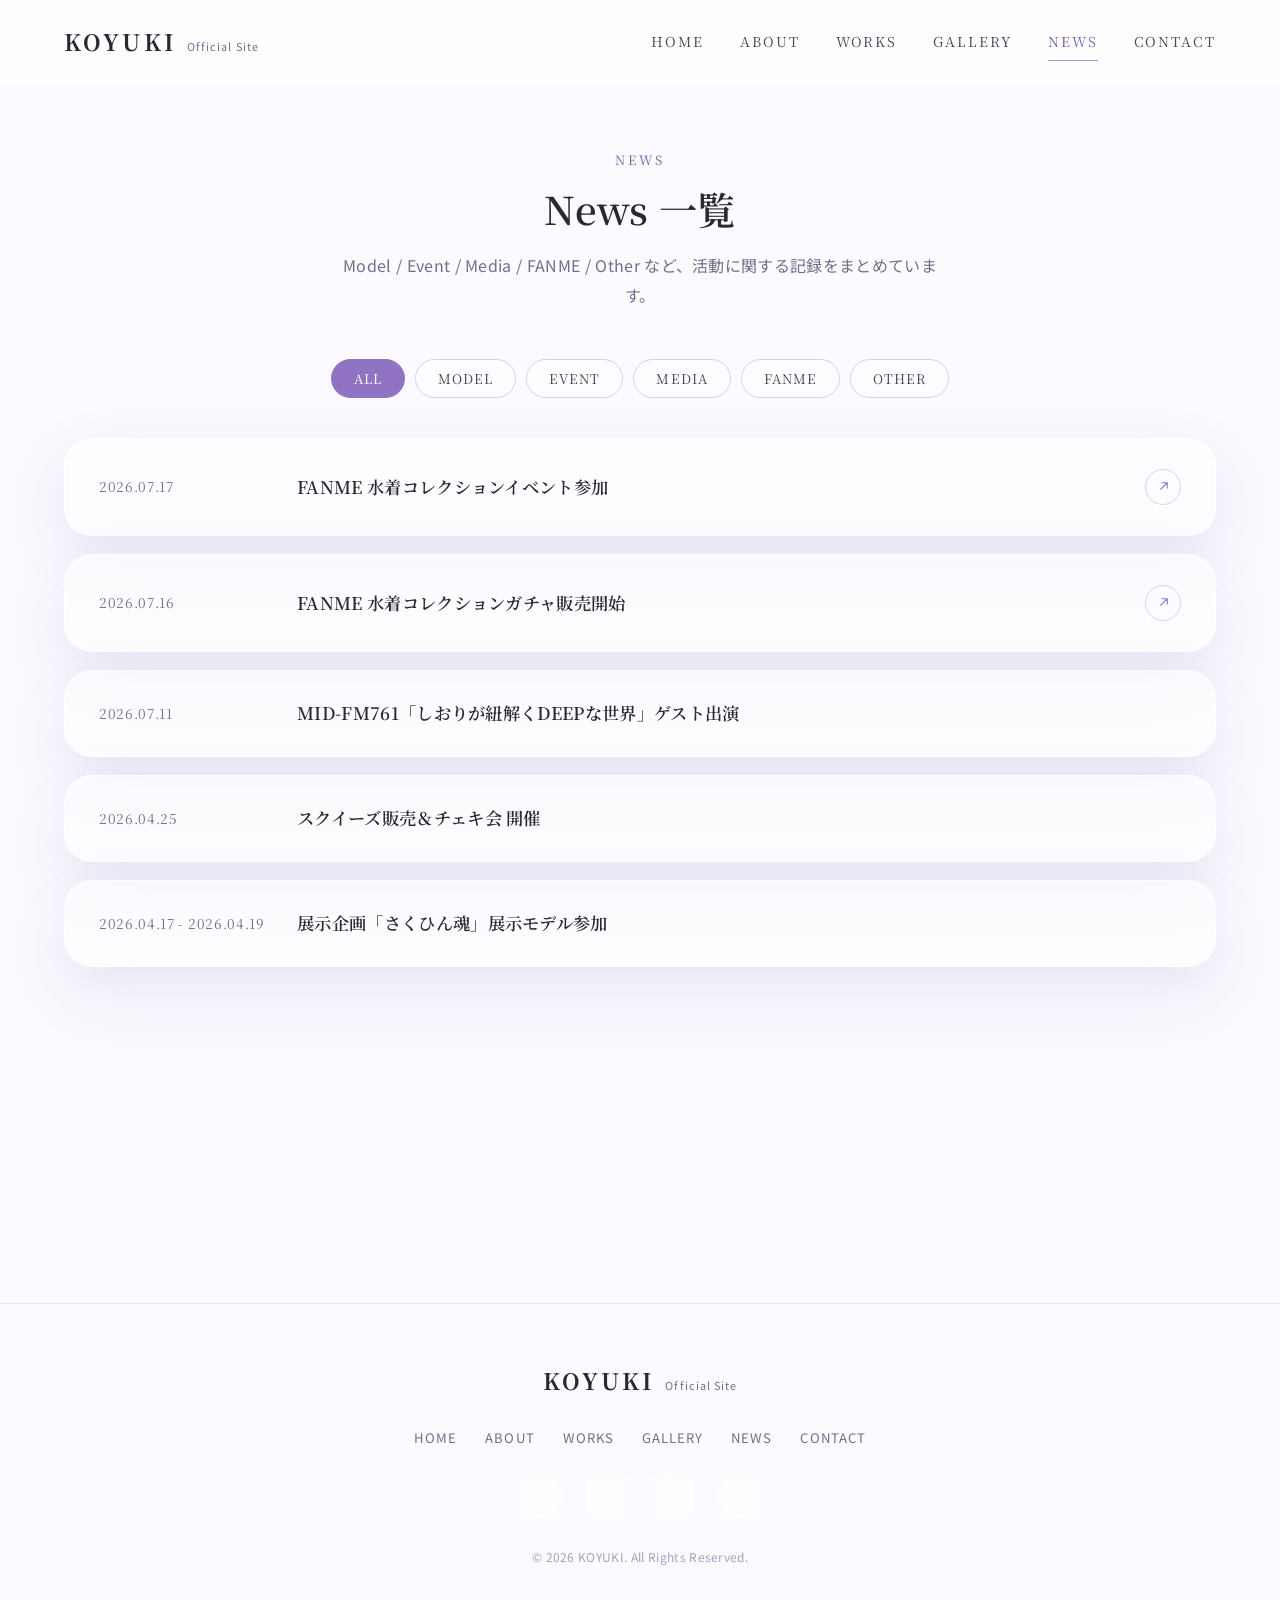
==== commit cdb4a5a4: "Restore MID-FM761 and squeeze-cheki news items, fix gacha date to 7/16 Co-Authored-By: Claude Sonnet" ====
--- a/news.html
+++ b/news.html
@@ -92,11 +92,19 @@
           </span>
         </a>
         <a class="glass news-index-item" data-category="fanme" href="news/2026-07-fanme-swimwear-gacha.html">
-          <span class="date">2026.07.17</span>
+          <span class="date">2026.07.16</span>
           <h2>FANME 水着コレクションガチャ販売開始</h2>
           <span class="news-link-indicator" aria-hidden="true">
             <svg viewBox="0 0 24 24" fill="none" stroke="currentColor" stroke-width="1.8"><path d="M9 6h9v9M18 6 7 17"/></svg>
           </span>
+        </a>
+        <a class="glass news-index-item" data-category="media" href="news/2026-07-mid-fm761.html">
+          <span class="date">2026.07.11</span>
+          <h2>MID-FM761「しおりが紐解くDEEPな世界」ゲスト出演</h2>
+        </a>
+        <a class="glass news-index-item" data-category="event" href="news/2026-04-squeeze-cheki.html">
+          <span class="date">2026.04.25</span>
+          <h2>スクイーズ販売＆チェキ会 開催</h2>
         </a>
         <a class="glass news-index-item" data-category="model" href="news/2026-04-sakuhin-damashii.html">
           <span class="date">2026.04.17 - 2026.04.19</span>
@@ -134,16 +142,16 @@
       <a href="index.html#contact">CONTACT</a>
     </nav>
     <div class="sns-row">
-      <a class="sns-icon" href="https://www.instagram.com/" target="_blank" rel="noopener noreferrer" aria-label="Instagram（別タブで開く）">
+      <a class="sns-icon" href="https://www.instagram.com/yuki.k_m22?igsh=MTdvazQ3dnhlYTl1aw%3D%3D&utm_source=qr" target="_blank" rel="noopener noreferrer" aria-label="Instagram（別タブで開く）">
         <svg viewBox="0 0 24 24" fill="none" stroke="currentColor" stroke-width="1.6"><rect x="3" y="3" width="18" height="18" rx="5"/><circle cx="12" cy="12" r="4"/><circle cx="17.2" cy="6.8" r="1"/></svg>
       </a>
-      <a class="sns-icon" href="https://www.tiktok.com/" target="_blank" rel="noopener noreferrer" aria-label="TikTok（別タブで開く）">
+      <a class="sns-icon" href="https://www.tiktok.com/@koyuki_chi22?_r=1&_t=ZS-98GyPMw0ooH" target="_blank" rel="noopener noreferrer" aria-label="TikTok（別タブで開く）">
         <svg viewBox="0 0 24 24" fill="none" stroke="currentColor" stroke-width="1.6"><path d="M14 4v10.2a3.3 3.3 0 1 1-2.6-3.23V8.6a5.7 5.7 0 1 0 4.9 5.65V9.4a6.6 6.6 0 0 0 3.7 1.13V7.9A4 4 0 0 1 16.4 4Z"/></svg>
       </a>
-      <a class="sns-icon" href="https://x.com/" target="_blank" rel="noopener noreferrer" aria-label="X（別タブで開く）">
+      <a class="sns-icon" href="https://x.com/koyuki_chi22?s=11" target="_blank" rel="noopener noreferrer" aria-label="X（別タブで開く）">
         <svg viewBox="0 0 24 24" fill="none" stroke="currentColor" stroke-width="1.6"><path d="M5 5l14 14M19 5 5 19"/></svg>
       </a>
-      <a class="sns-icon" href="https://fanme.jp/" target="_blank" rel="noopener noreferrer" aria-label="FANME（別タブで開く）">
+      <a class="sns-icon" href="https://fanme.link/@yuki.k_m22" target="_blank" rel="noopener noreferrer" aria-label="FANME（別タブで開く）">
         <span style="font-family:var(--font-serif); font-weight:700; font-size:.62rem;">FANME</span>
       </a>
     </div>
--- a/css/style.css
+++ b/css/style.css
@@ -461,7 +461,17 @@
 .about-photo img { width: 100%; height: 100%; object-fit: cover; }
 
 .about-body .eyebrow { margin-bottom: 6px; }
-.about-body h2 { margin-bottom: 24px; }
+/* 「こゆき」の直後に「-KOYUKI-」（.section-subtitle-en）が続く構成のため、
+   見出し自体の余白は最小限にし（本文との間隔は下のsubtitle-enが担う）、
+   タイトルとサブタイトルは近い間隔で表示されるようにする */
+.about-body h2 { margin-bottom: 4px; }
+/* 共通の .section-subtitle-en は変更せず、About限定でサブタイトルの見た目と
+   本文(.lead)との余白だけを上書きする */
+.about-body .section-subtitle-en {
+  margin-top: 0;
+  margin-bottom: 24px;
+  color: var(--lavender-300);
+}
 .about-body .lead {
   font-size: 1.02rem;
   color: var(--ink-700);
@@ -695,6 +705,7 @@
   position: relative;
   flex: 0 0 auto;
   height: var(--gallery-card-h);
+  aspect-ratio: 4 / 5;
   border-radius: var(--radius-lg);
   overflow: hidden;
   background: var(--glass-bg);
@@ -703,9 +714,6 @@
   scroll-snap-align: start;
   transition: transform 0.5s var(--ease), box-shadow 0.5s var(--ease);
 }
-.gallery-item--tall   { aspect-ratio: 2 / 3; }
-.gallery-item--square { aspect-ratio: 1 / 1; }
-.gallery-item--wide   { aspect-ratio: 4 / 3; }
 
 .gallery-item:hover {
   transform: translateY(-4px);
@@ -725,7 +733,7 @@
   width: 100%;
   height: 100%;
   object-fit: cover;
-  object-position: center 25%;
+  object-position: center;
   display: block;
   -webkit-user-drag: none;
   user-select: none;
@@ -924,6 +932,17 @@
 }
 .sns-icon svg { width: 24px; height: 24px; }
 .sns-icon:hover { transform: translateY(-4px) scale(1.05); background: var(--lavender-500); color: #fff; }
+
+/* FANMEアイコンはロゴマークの代わりに文字（FANME）を1行で円の中央に表示する。
+   Instagram/TikTok/Xのアイコンと大きさ・余白の見え方を揃えるための専用調整 */
+.sns-icon-fanme span {
+  font-family: var(--font-serif);
+  font-weight: 700;
+  font-size: 0.72rem;
+  letter-spacing: -0.02em;
+  line-height: 1;
+  white-space: nowrap;
+}
 
 /* 11) Contact ----------------------------------------------------- */
 /* 送信完了ページ（thanks.html） */
@@ -1068,6 +1087,14 @@
   .wrap { padding: 0 18px; }
   .hero-copy h1 { font-size: 3rem; }
   .hero-news-card { padding: 20px; }
+
+  /* スマホ表示のみ：人物（顔〜上半身）がテキストと重ならず、右端で切れすぎない位置に調整 */
+  .hero-bg img { object-position: 82% 8%; }
+  /* スマホ表示のみ：セクション高を約12%低くし、ファーストビールでNEWSカードの先頭が
+     見えつつ最下部は次のセクションの手前でわずかに隠れる程度に調整（文字サイズ・ボタンの
+     余白は変更せず、NEWSカード内の縦スクロール領域だけを少し詰めています） */
+  .hero { min-height: 88svh; }
+  .hero-news-list { max-height: 190px; }
   .about-meta { gap: 24px; }
   #gallery { --gallery-card-h: 250px; --gallery-gap: 12px; }
   .gallery-viewport { padding-left: 18px; padding-right: 18px; }
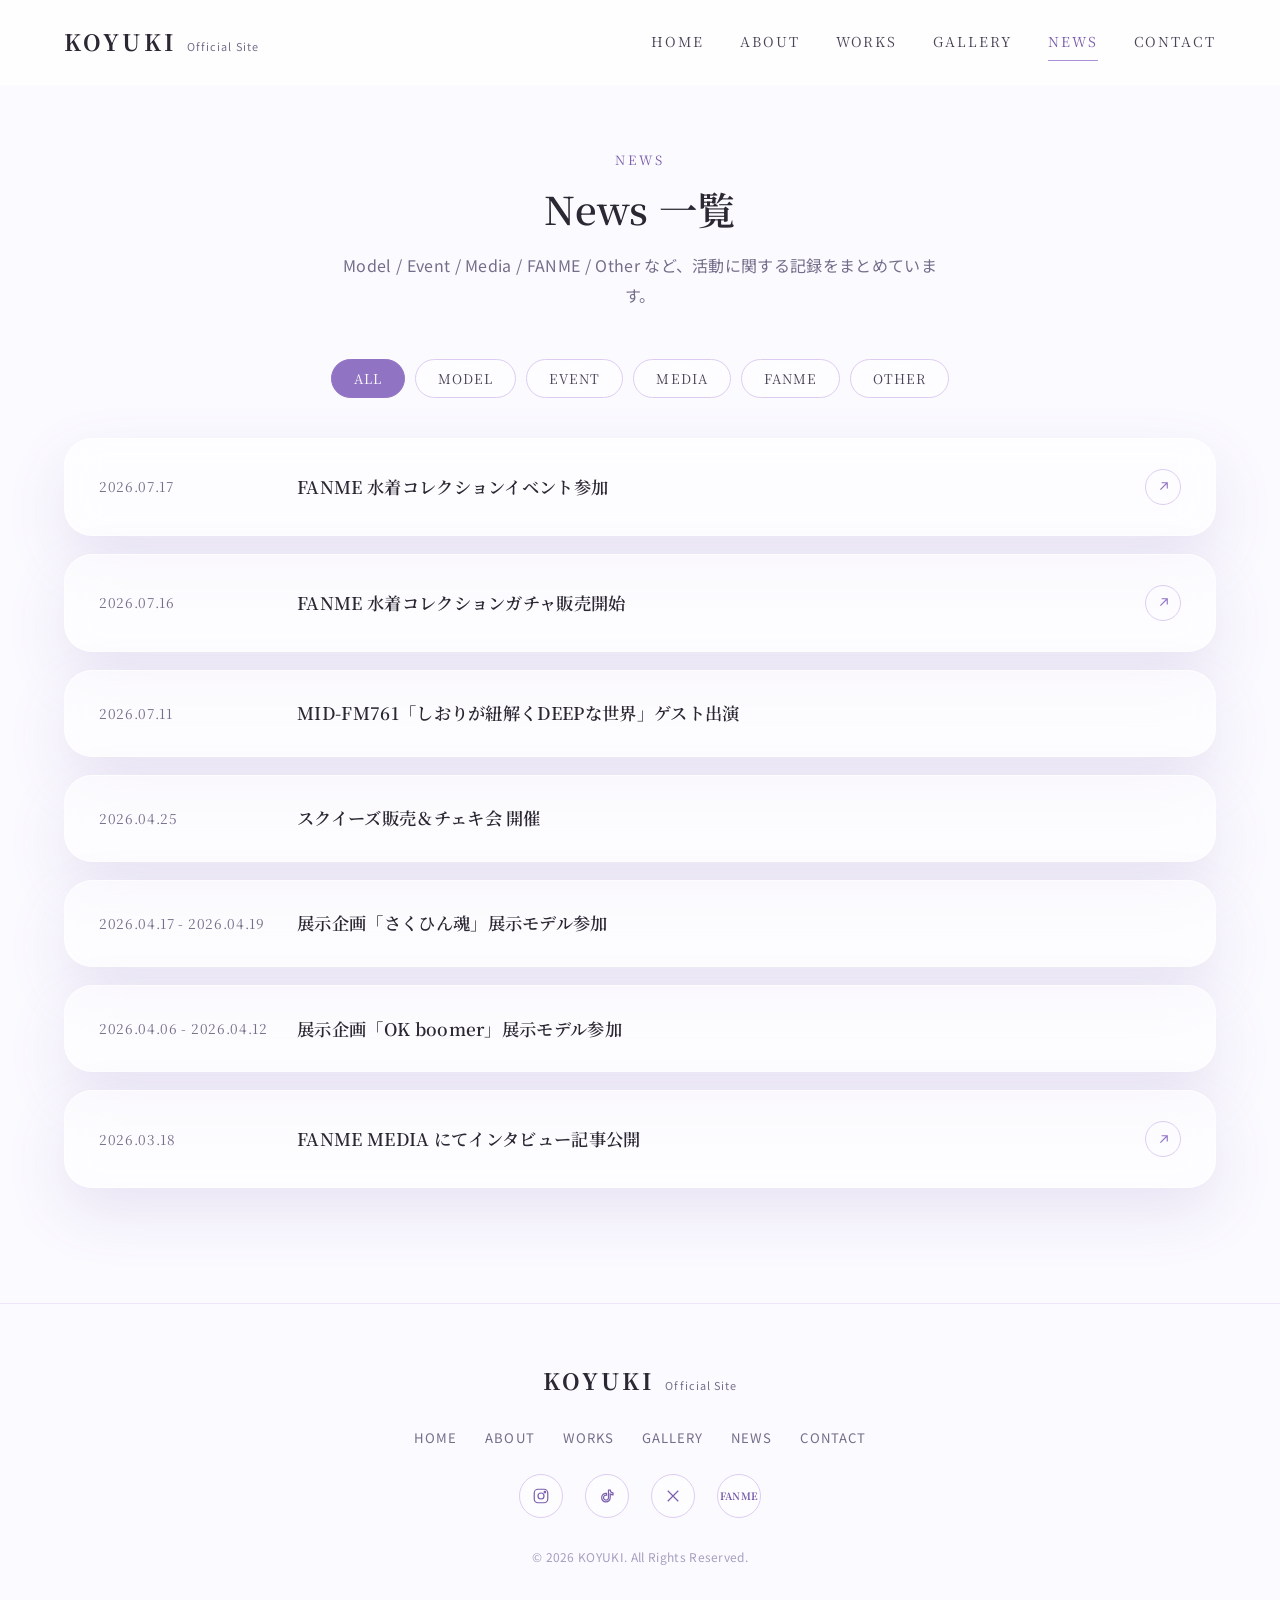
==== commit 4d79aa1f: "Replace placeholder example.com URLs with real Netlify domain Fixes OGP image not loading since og:i" ====
--- a/news.html
+++ b/news.html
@@ -5,14 +5,14 @@
 <meta name="viewport" content="width=device-width, initial-scale=1.0">
 <title>NEWS一覧｜KOYUKI Official Site</title>
 <meta name="description" content="KOYUKIのお知らせ・活動記録の一覧です。出演情報、展示情報、メディア出演などを随時更新しています。">
-<link rel="canonical" href="https://www.example.com/news.html">
+<link rel="canonical" href="https://koyuki-official.netlify.app/news.html">
 
 <meta property="og:type" content="website">
 <meta property="og:site_name" content="KOYUKI Official Site">
 <meta property="og:title" content="NEWS一覧｜KOYUKI Official Site">
 <meta property="og:description" content="KOYUKIのお知らせ・活動記録の一覧です。">
-<meta property="og:url" content="https://www.example.com/news.html">
-<meta property="og:image" content="https://www.example.com/assets/ogp-default.jpg">
+<meta property="og:url" content="https://koyuki-official.netlify.app/news.html">
+<meta property="og:image" content="https://koyuki-official.netlify.app/assets/ogp-default.jpg">
 <meta property="og:locale" content="ja_JP">
 <meta name="twitter:card" content="summary_large_image">
 
--- a/css/style.css
+++ b/css/style.css
@@ -1074,7 +1074,20 @@
   .main-nav a { width: 100%; padding: 18px 24px; border-bottom: 1px solid var(--lavender-50); }
   .nav-toggle { display: flex; }
 
-  .works-categories { gap: 32px; }
+  /* スマホ〜タブレット幅では3項目が折り返して縦に並ぶ。
+     親コンテナ(.works-categories)を最も幅の広い項目（Live Streamer）にfit-contentで
+     幅を合わせたうえでmargin-inline:autoで画面中央に配置し、align-items:stretchで
+     3項目すべてをその幅に揃える。これにより、
+     ・グループ全体（アイコン＋文章）が画面中央に配置される
+     ・3項目のアイコンの左端は常に縦一直線に揃う
+     を、個別要素をずらすことなく親コンテナの幅・配置だけで実現している */
+  .works-categories {
+    flex-direction: column;
+    align-items: stretch;
+    width: fit-content;
+    margin-inline: auto;
+    gap: 28px;
+  }
   .year-tabs { gap: 8px; }
   .year-tab { padding: 9px 20px; font-size: 0.92rem; }
   .timeline { padding-left: 22px; }
